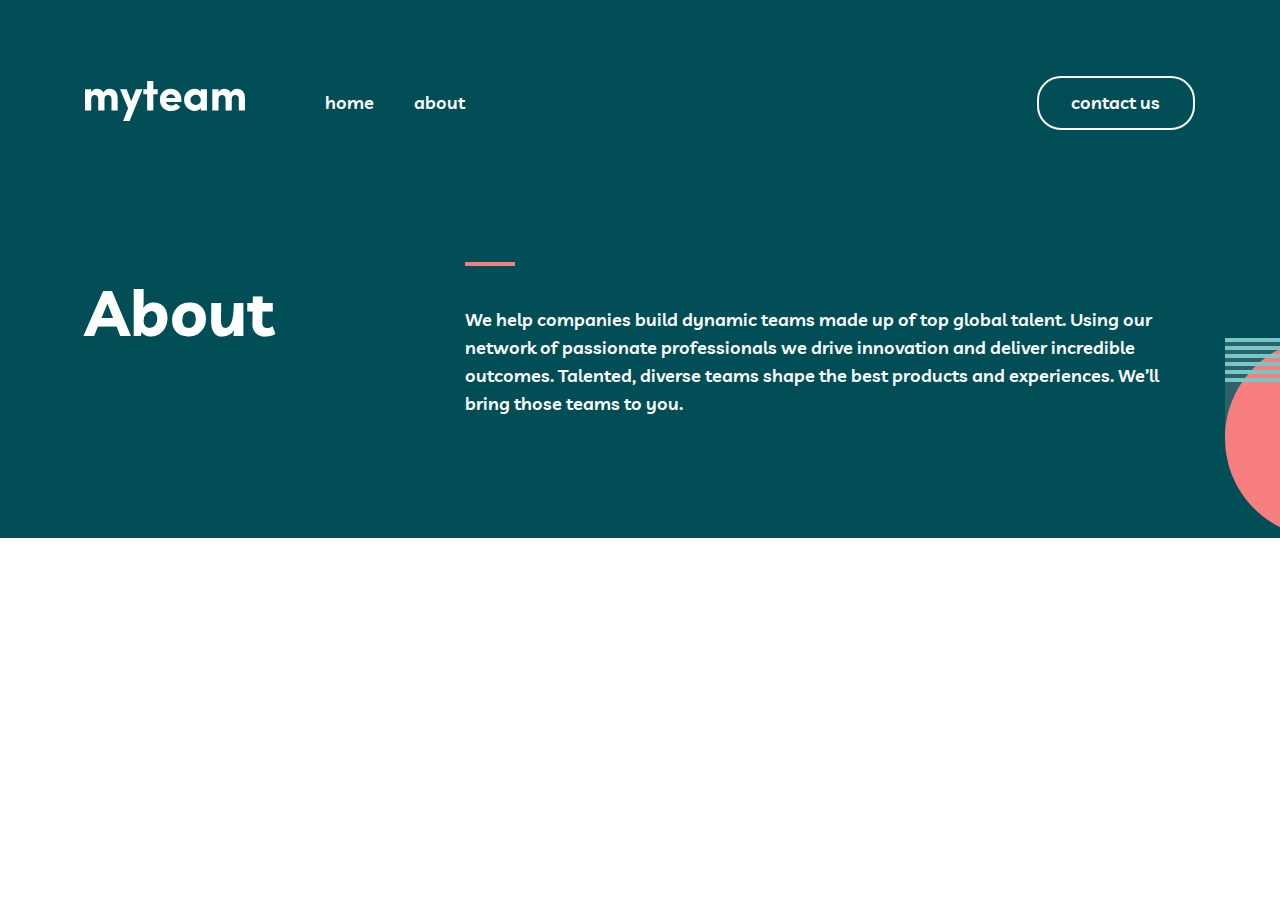
==== about.html @ 19b1a360 "about page hero section finished" ====
<!DOCTYPE html>
<html lang="en">
<head>
  <meta charset="UTF-8">
  <meta http-equiv="X-UA-Compatible" content="IE=edge">
  <meta name="viewport" content="width=device-width, initial-scale=1.0">
  <title>About</title>
  <link rel="stylesheet" href="./css/normalize.css">
  <link rel="stylesheet" href="./css/main.css">
  <link rel="stylesheet" href="./css/about.css">
</head>
<body>
    <!-- Header start -->
    <header class="site-header">
      <div class="container">
          <div class="site-header__wrapper">
              <div class="site-header__start">
                  <a class="site-header__logo" href="./index.html">
                      <svg width="160" height="40" viewBox="0 0 160 40" fill="currentColor" xmlns="http://www.w3.org/2000/svg">
                          <path id="myteam" fill-rule="evenodd" clip-rule="evenodd" d="M68.3174 29.5312V13.2143H72.6997V8.19196H68.3174V0H62.1474V8.19196H58.3538V13.2143H62.1474V29.5312H68.3174ZM6.21366 18.2366V29.5312H0V8.19196H6.21366V11.2946C6.72238 10.1935 7.44913 9.32292 8.3939 8.68304C9.41134 8.07292 10.5015 7.76786 11.6642 7.76786C14.9637 7.76786 17.1948 9.01786 18.3576 11.5179C19.8837 8.9881 21.9549 7.72321 24.5712 7.72321C27.1875 7.72321 29.186 8.56399 30.5669 10.2455C31.9477 11.9271 32.6381 14.3155 32.6381 17.4107V29.5312H26.4898V18.1473C26.4898 16.8378 26.1773 15.8036 25.5523 15.0446C24.8983 14.2857 24.0407 13.9062 22.9797 13.9062C21.9186 13.9062 21.0683 14.2634 20.4288 14.9777C19.7892 15.692 19.4695 16.7783 19.4695 18.2366V29.5312H13.2558V18.0134C13.1977 16.7336 12.8561 15.7292 12.2311 15C11.5916 14.2708 10.7631 13.9062 9.74564 13.9062C8.7282 13.9062 7.88517 14.256 7.21657 14.9554C6.54797 15.6548 6.21366 16.7485 6.21366 18.2366ZM57.4981 8.19196L44.6347 40H38.0722L43.0868 27.3438L35.0417 8.19196H41.6478L46.2481 20.2902L50.892 8.19196H57.4981ZM95.2923 25.6473C93.3591 28.5491 90.1833 29.9926 85.7646 29.9777C82.6978 29.9777 80.1106 28.9435 78.003 26.875C75.9245 24.7768 74.8853 22.0833 74.8853 18.7946C74.8853 15.506 75.9245 12.8348 78.003 10.7812C80.0815 8.72768 82.6542 7.70833 85.721 7.72321C88.7879 7.72321 91.3388 8.76488 93.3737 10.8482C95.4085 12.9315 96.4333 15.6399 96.4478 18.9732C96.4478 19.003 96.4187 19.6577 96.3606 20.9375H81.0771C81.1934 22.0685 81.7603 22.9464 82.7777 23.5714C83.7952 24.1964 84.9434 24.5089 86.2225 24.5089C88.2138 24.5089 89.7327 23.8393 90.7792 22.5L95.2923 25.6473ZM90.1905 16.9643H81.1644C81.3969 15.8036 81.9783 14.8958 82.9085 14.2411C83.8097 13.5863 84.7835 13.2738 85.83 13.3036C86.8766 13.3333 87.8286 13.6607 88.6862 14.2857C89.5437 14.9107 90.0452 15.8036 90.1905 16.9643ZM113.088 29.2188C111.911 29.7247 110.785 29.9628 109.709 29.933C106.846 29.933 104.36 28.9062 102.253 26.8527C100.145 24.7991 99.0912 22.128 99.0912 18.8393C99.0912 15.5506 100.181 12.8795 102.362 10.8259C104.542 8.77232 106.991 7.7381 109.709 7.72321C110.814 7.72321 111.947 7.96875 113.11 8.45982C114.273 8.95089 115.167 9.6503 115.792 10.558V8.19196H121.94V29.5312H115.792V27.0982C115.167 28.006 114.266 28.7128 113.088 29.2188ZM110.712 23.9062C109.302 23.9062 108.088 23.4301 107.071 22.4777C106.024 21.5253 105.501 20.3199 105.501 18.8616C105.501 17.4182 106.024 16.2054 107.071 15.2232C108.205 14.256 109.447 13.7723 110.799 13.7723C112.151 13.7723 113.321 14.2485 114.309 15.2009C115.298 16.1533 115.792 17.3735 115.792 18.8616C115.792 20.3497 115.298 21.5625 114.309 22.5C113.321 23.4375 112.122 23.9062 110.712 23.9062ZM133.522 18.2366V29.5312H127.309V8.19196H133.522V11.2946C134.031 10.1935 134.758 9.32292 135.703 8.68304C136.72 8.07292 137.81 7.76786 138.973 7.76786C142.272 7.76786 144.504 9.01786 145.666 11.5179C147.193 8.9881 149.264 7.72321 151.88 7.72321C154.496 7.72321 156.495 8.56399 157.876 10.2455C159.256 11.9271 159.947 14.3155 159.947 17.4107V29.5312H153.799V18.1473C153.799 16.8378 153.486 15.8036 152.861 15.0446C152.207 14.2857 151.35 13.9062 150.288 13.9062C149.227 13.9062 148.377 14.2634 147.738 14.9777C147.098 15.692 146.778 16.7783 146.778 18.2366V29.5312H140.565V18.0134C140.506 16.7336 140.165 15.7292 139.54 15C138.9 14.2708 138.072 13.9062 137.054 13.9062C136.037 13.9062 135.194 14.256 134.525 14.9554C133.857 15.6548 133.522 16.7485 133.522 18.2366Z" fill="currentColor"/>
                      </svg>                            
                  </a>
                  
                  <nav class="site-nav">
                      <ul class="site-nav__list">
                          <li class="site-nav__item">
                              <a class="site-nav__link" href="./index.html">home</a>
                          </li>
                          <li class="site-nav__item">
                              <a class="site-nav__link" href="./about.html">about</a>
                          </li>
                      </ul>
                  </nav>
              </div>
              
              <a class="site-header__btn" href="#" role="button">
                  contact us
              </a>
          </div>
      </div>
  </header>
  <!-- site main start -->
  <!-- Header end -->
  <!-- hero-about-section start -->
  <section class="hero-about-section">
    <div class="container">
      <div class="hero-about-section-wrapper">
        <h2 class="hero-about-section-title">
          About
        </h2>
        <p class="hero-about-section-subtitle">
          We help companies build dynamic teams made up of top global talent. Using our network of passionate professionals we drive innovation and deliver incredible outcomes. Talented, diverse teams shape the best products and experiences. We’ll bring those teams to you.
        </p>
      </div>
    </div>
  </section>
  <!-- hero-about-section end -->
  <!-- site main end -->

</body>
</html>
---- css/main.css ----
/* FONTS */
/* livvic-regular - latin */
@font-face {
  font-family: "Livvic";
  font-style: normal;
  font-weight: 400;
  src: local(""), url("../fonts/livvic-v13-latin-regular.woff2") format("woff2"),
    /* Chrome 26+, Opera 23+, Firefox 39+ */
      url("../fonts/livvic-v13-latin-regular.woff") format("woff"); /* Chrome 6+, Firefox 3.6+, IE 9+, Safari 5.1+ */
}
/* livvic-500italic - latin */
@font-face {
  font-family: "Livvic";
  font-style: italic;
  font-weight: 500;
  src: local(""),
    url("../fonts/livvic-v13-latin-500italic.woff2") format("woff2"),
    /* Chrome 26+, Opera 23+, Firefox 39+ */
      url("../fonts/livvic-v13-latin-500italic.woff") format("woff"); /* Chrome 6+, Firefox 3.6+, IE 9+, Safari 5.1+ */
}
/* livvic-600 - latin */
@font-face {
  font-family: "Livvic";
  font-style: normal;
  font-weight: 600;
  src: local(""), url("../fonts/livvic-v13-latin-600.woff2") format("woff2"),
    /* Chrome 26+, Opera 23+, Firefox 39+ */
      url("../fonts/livvic-v13-latin-600.woff") format("woff"); /* Chrome 6+, Firefox 3.6+, IE 9+, Safari 5.1+ */
}
/* livvic-700 - latin */
@font-face {
  font-family: "Livvic";
  font-style: normal;
  font-weight: 700;
  src: local(""), url("../fonts/livvic-v13-latin-700.woff2") format("woff2"),
    /* Chrome 26+, Opera 23+, Firefox 39+ */
      url("../fonts/livvic-v13-latin-700.woff") format("woff"); /* Chrome 6+, Firefox 3.6+, IE 9+, Safari 5.1+ */
}
/* livvic-700italic - latin */
@font-face {
  font-family: "Livvic";
  font-style: italic;
  font-weight: 700;
  src: local(""),
    url("../fonts/livvic-v13-latin-700italic.woff2") format("woff2"),
    /* Chrome 26+, Opera 23+, Firefox 39+ */
      url("../fonts/livvic-v13-latin-700italic.woff") format("woff"); /* Chrome 6+, Firefox 3.6+, IE 9+, Safari 5.1+ */
}

/* ROOT */
:root {
  --hero-bg-color: #014e56;
  --build-bg-color: #012f34;
  --deliver-bg-color: #004047;
  --article-bg-color: #f67e7e;
  --footer-bg-color: #002529;
  --main-text-color: #fff;
  --deliver-text-color: #79c8c7;
}

html {
  box-sizing: border-box;
  height: 100%;
  scroll-behavior: smooth;
}

*,
*::before,
*::after {
  box-sizing: inherit;
}

body {
  display: flex;
  flex-direction: column;
  height: 100%;
  margin: 0;
  font-family: "Livvic", "Arial", sans-serif;
  font-weight: 600;
  background-color: #fff;
}

img {
  max-width: 100%;
  height: auto;
}

.visually-hidden {
  position: absolute;
  width: 1px;
  height: 1px;
  margin: -1px;
  border: 0;
  padding: 0;

  white-space: nowrap;
  clip-path: inset(100%);
  clip: rect(0 0 0 0);
  overflow: hidden;
}

.container {
  width: 100%;
  max-width: 1150px;
  margin-right: auto;
  margin-left: auto;
  padding-right: 20px;
  padding-left: 20px;
}

ul {
  padding-left: 0;
  list-style: none;
}

a {
  text-decoration: none;
}

/****************** Header styles start *****************/
.site-header {
  padding-top: 73px;
  padding-bottom: 129px;
  background-color: var(--hero-bg-color);
}

.site-header__wrapper {
  display: flex;
  justify-content: space-between;
  align-items: center;
}

.site-header__start {
  display: flex;
  justify-content: space-between;
  align-items: center;
  width: 380px;
}

.site-header__logo {
  color: var(--main-text-color);
}

.site-nav__list {
  display: flex;
}

.site-nav__item:first-child {
  margin-right: 40px;
}

.site-nav__link {
  font-size: 18px;
  line-height: 28px;
  color: var(--main-text-color);
}

.site-nav__link:active {
  color: var(--article-bg-color);
}

.site-header__btn {
  padding-top: 11px;
  padding-right: 33px;
  padding-bottom: 11px;
  padding-left: 32px;
  border: 2px solid var(--main-text-color);
  border-radius: 24px;
  font-size: 18px;
  line-height: 28px;
  color: var(--main-text-color);
}

.site-header__btn:active {
  background-color: var(--main-text-color);
  color: var(--footer-bg-color);
}
/****************** Header styles end *****************/

/****************** Main styles start *****************/

/* Hero section styles start */
.hero-section {
  padding-bottom: 250px;
  background-image: url("../images/icons/disk-left.svg"),
    url("../images/icons/disk-bottom.svg");
  background-repeat: no-repeat;
  background-position: calc(50% - 770px) top,
    calc(50% + 400px) calc(50% + 230px);
  background-color: var(--hero-bg-color);
}

.hero-section__wrapper {
  display: flex;
  justify-content: space-between;
  align-items: flex-end;
}

.hero-section__title {
  width: 600px;
  margin: 0;
  font-weight: 700;
  font-size: 100px;
  line-height: 100px;
  color: var(--main-text-color);
}

.hero-section__title-talent {
  color: var(--article-bg-color);
}

.hero-section__desc {
  width: 445px;
  margin: 0;
  font-size: 18px;
  line-height: 28px;
  color: var(--main-text-color);
}

.hero-section__desc::before {
  display: block;
  width: 50px;
  margin-bottom: 79px;
  height: 4px;
  background-color: var(--deliver-text-color);
  content: "";
}
/* Hero section styles end */

/* Build section styles start */
.build-section {
  padding-top: 140px;
  padding-bottom: 140px;
  background-image: url("../images/icons/right-circle.svg");
  background-repeat: no-repeat;
  background-position: calc(50% + 760px) bottom;
  background-color: var(--build-bg-color);
}

.build-section__wrapper {
  display: flex;
  justify-content: space-between;
  align-items: flex-start;
}

.build-section__title {
  width: 455px;
  margin: 0;
  font-weight: 700;
  font-size: 48px;
  line-height: 48px;
  color: var(--main-text-color);
}

.build-section__title::before {
  display: block;
  width: 50px;
  height: 4px;
  margin-bottom: 54px;
  background-color: var(--article-bg-color);
  content: "";
}

.build-section__list {
  width: 540px;
  margin-top: 54px;
}

.build-section__item {
  position: relative;
  margin-bottom: 32px;
  padding-left: 95px;
}

.build-section__item:last-child {
  margin-bottom: 0;
}

.build-section__item::before {
  position: absolute;
  top: 10px;
  left: 0;
  display: inline-block;
  width: 72px;
  height: 72px;
  padding-right: 72px;
  margin-right: 23px;
  background-image: url("../images/icons/user.svg");
  background-repeat: no-repeat;
  background-position: left center;
  content: "";
}

.build-section__item:nth-child(2)::before {
  background-image: url("../images/icons/settings.svg");
}

.build-section__item:nth-child(3)::before {
  background-image: url("../images/icons/grafic.svg");
}

.build-section__item-title {
  margin-top: 0;
  margin-bottom: 16px;
  font-weight: 700;
  font-size: 18px;
  line-height: 28px;
  color: var(--article-bg-color);
}

.build-section__item-desc {
  margin: 0;
  font-size: 15px;
  line-height: 25px;
  color: var(--main-text-color);
  opacity: 0.8;
}
/* Build section styles end */

/* Deliver section styles start */
.deliver-section {
  padding-top: 140px;
  padding-bottom: 151px;
  background-image: url("../images/deliver-right-bg.png"),
    url("../images/icons/rigth-bottom-bg.svg");
  background-position: calc(50% - 685px) calc(50% - 333px),
    calc(50% + 660px) calc(50% + 382px);
  background-repeat: no-repeat;
  background-color: #004047;
}

.deliver-section__title {
  width: 932px;
  margin: 0 auto;
  margin-bottom: 56px;
  font-weight: 700;
  font-size: 48px;
  line-height: 48px;
  text-align: center;
  color: var(--main-text-color);
}

.deliver-section__title-span {
  color: var(--deliver-text-color);
}

.deliver-section__list {
  display: flex;
  justify-content: space-between;
}
.deliver-section__item {
  width: 350px;
  padding-top: 36px;
  background-image: url("../images/icons/quotu.svg");
  background-repeat: no-repeat;
  background-position: top center;
  text-align: center;
}

.deliver-section__desc {
  margin-top: 0;
  margin-bottom: 24px;
  font-size: 15px;
  line-height: 25px;
  color: var(--main-text-color);
}

.deliver-section__user-name {
  margin-top: 0;
  margin-bottom: 2px;
  font-weight: 700;
  font-size: 18px;
  line-height: 28px;
  color: var(--deliver-text-color);
}

.deliver-section__job-title {
  margin-top: 0;
  margin-bottom: 32px;
  font-size: 13px;
  line-height: 18px;
  color: var(--main-text-color);
}
/* Deliver section styles end */

/****************** Main styles end *****************/

/* *********** site article start ******** */
.site-article {
  padding-top: 76px;
  padding-bottom: 76px;
  background-color: var(--article-bg-color);
  background-image: url(../images/icons/left-bottom-bg.svg);
  background-repeat: no-repeat;
  background-position: calc(50% - 650px) calc(50% + 115px);
}
.site-article-wrapper {
  display: flex;
  align-items: center;
  justify-content: space-between;
  padding-left: 63px;
  padding-right: 126px;
}
.site-article-title {
  font-weight: 700;
  font-size: 48px;
  line-height: 38px;
  color: var(--build-bg-color);
}
.site-article-subtitle {
  font-family: "Livvic";
  font-style: normal;
  font-weight: 600;
  font-size: 18px;
  line-height: 28px;
  color: var(--build-bg-color);
  border: 2px solid var(--build-bg-color);
  border-radius: 24px;
  padding: 11px 33px;
}

.site-article-subtitle:hover {
  color: var(--main-text-color);
  background-color: var(--build-bg-color);
  transition: all 0.5s cubic-bezier(0.175, 0.885, 0.32, 1.275);
}

/* *********** site article end ******** */

/* ********** site footer start ************ */

.site-footer {
  padding-top: 48px;
  padding-bottom: 48px;
  background-color: var(--footer-bg-color);
}
.site-footer-wrapper {
  display: flex;
  justify-content: space-between;
  align-items: flex-start;
}
.site-footer-start {
  display: flex;
  /* align-items: center; */
}

.site-footer-start-box {
  margin-right: 125px;
}
.site-footer-logo-link {
  color: var(--main-text-color);
}
.site-footer-list {
  display: flex;
  margin: 0;
  height: 35px;
  align-items: flex-end;
}
.site-footer-item:first-child {
  margin-right: 40px;
}
.site-footer-item-link {
  font-weight: 600;
  font-size: 18px;
  line-height: 28px;
  color: var(--main-text-color);
  transition: color 0.2s cubic-bezier(0.25, 0.46, 0.45, 0.94);
}

.site-footer-item-link:active {
  color: #f67e7e;
}
.site-footer-address-list {
  display: flex;
  flex-direction: column;
  margin: 0;
  gap: 10px;
}

.site-footer-addres-item-link {
  font-family: "Livvic";
  font-style: normal;
  font-weight: 600;
  font-size: 15px;
  line-height: 25px;
  color: #ffffff;
  mix-blend-mode: normal;
  opacity: 0.6;
}
.site-footer-end {
  display: flex;
  flex-direction: column;
  align-items: flex-end;
}
.site-footer-social-list {
  display: flex;
  align-items: flex-start;
  margin: 0;
  height: 100px;
}
.site-footer-social-item:not(:first-child) {
  margin-left: 16px;
}
.site-footer-social {
  color: var(--main-text-color);
}

.site-footer-social:active{
    color: var(--article-bg-color);
}
.site-header-addres-title {
  margin: 0;
  font-family: "Livvic";
  font-style: normal;
  font-weight: 600;
  font-size: 15px;
  line-height: 25px;
  color: #ffffff;
  mix-blend-mode: normal;
  opacity: 0.6;
}
/* ********** site footer end ************ */
---- css/about.css ----
:root {
  --hero-bg-color: #014e56;
  --build-bg-color: #012f34;
  --deliver-bg-color: #004047;
  --article-bg-color: #f67e7e;
  --footer-bg-color: #002529;
  --main-text-color: #fff;
  --deliver-text-color: #79c8c7;
}
.hero-about-section {
  padding-bottom: 120px;
  background-color: var(--hero-bg-color);
  background-image: url(../images/icons/hero-about-right.svg);
  background-repeat: no-repeat;
  background-position: calc(50% + 685px) bottom;
}

.hero-about-section-wrapper {
  display: flex;
  align-items: flex-start;
  justify-content: space-between;
}
.hero-about-section-title {
  font-weight: 700;
  font-size: 64px;
  line-height: 100px;
  color: var(--main-text-color);
  margin-top: 0;
  margin-bottom: 0;
}
.hero-about-section-subtitle {
  width: 730px;
  font-size: 18px;
  line-height: 28px;
  color: var(--main-text-color);
  margin: 0;
}

.hero-about-section-subtitle::before{
  display: block;
  width: 50px;
  margin-bottom: 40px;
  height: 4px;
  background-color: var(--article-bg-color);
  content: "";
}
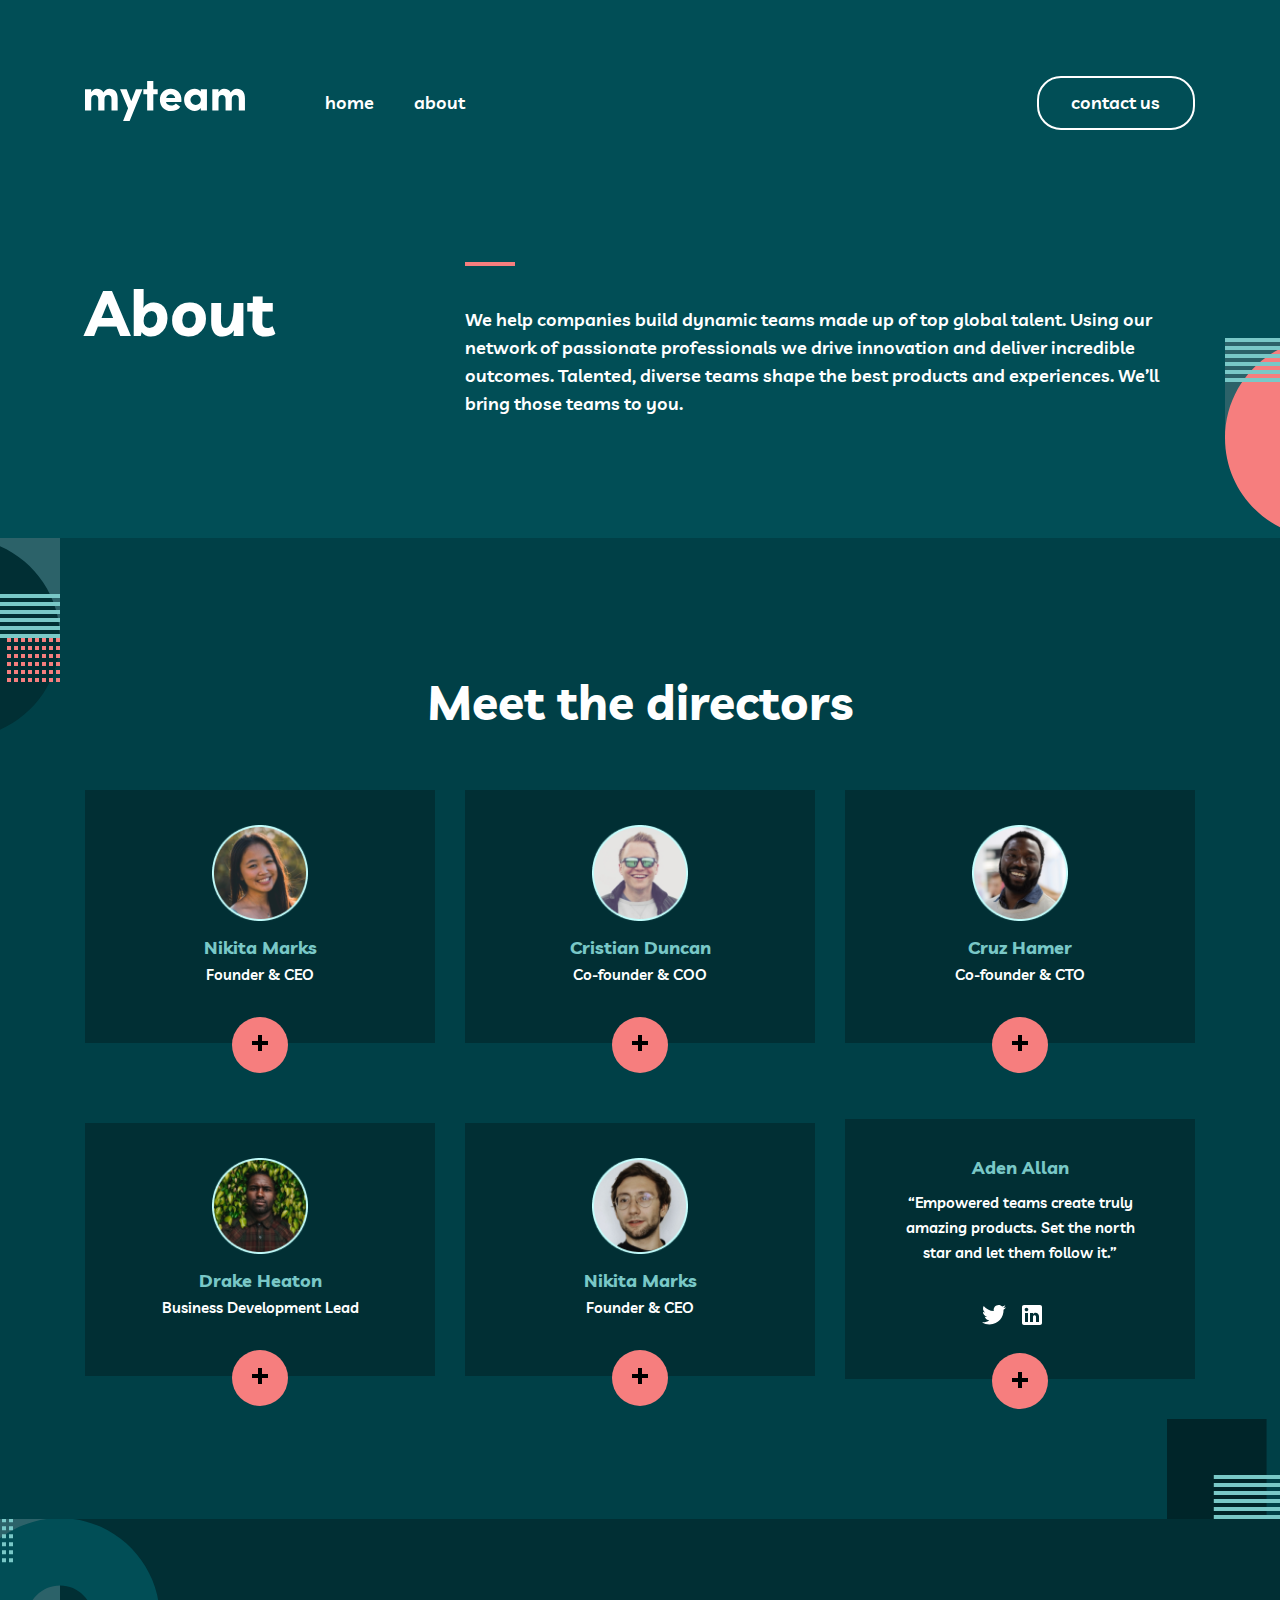
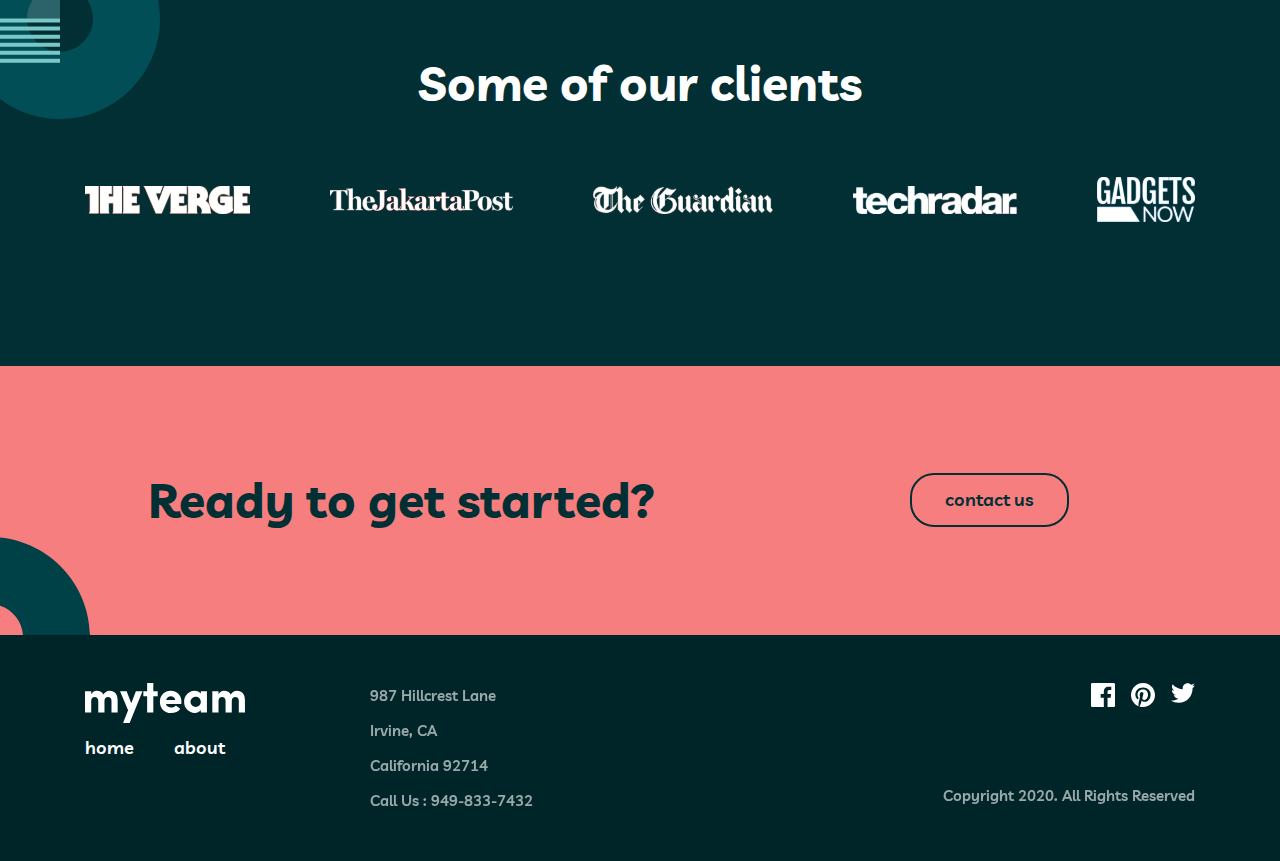
==== commit 8ccbc78a: "about page finished" ====
--- a/about.html
+++ b/about.html
@@ -55,7 +55,244 @@
     </div>
   </section>
   <!-- hero-about-section end -->
+  <!-- directors-about-section start -->
+  <section class="directors-about-section">
+    <div class="container">
+      <h2 class="directors-about-section-title">
+        Meet the directors
+      </h2>
+      <div class="directors-about-section-wrapper">
+        <div class="directors-about-section-box">
+          <img class="directors-about-user-img" 
+          src="./images/icons/user-nikita.png" width="96" height="96" alt="user-nikita">
+          <h3 class="directors-about-section-subtitle">
+            Nikita Marks
+          </h3>
+          <p class="directors-about-section-disc">
+            Founder & CEO
+          </p>
+          <button class="directors-about-section-btn">
+            <svg width="16" height="16" viewBox="0 0 16 16" fill="none" xmlns="http://www.w3.org/2000/svg">
+              <path fill-rule="evenodd" clip-rule="evenodd" d="M10 0H6V6H0V10H6V16H10V10H16V6H10V0Z" fill="currentColor"/>
+              </svg>              
+          </button>
+        </div>
+
+        <div class="directors-about-section-box">
+          <img class="directors-about-user-img" 
+          src="./images/icons/user-cristian.png" width="96" height="96" alt="user-cristian">
+          <h3 class="directors-about-section-subtitle">
+            Cristian Duncan
+          </h3>
+          <p class="directors-about-section-disc">
+            Co-founder & COO
+          </p>
+          <button class="directors-about-section-btn">
+            <svg width="16" height="16" viewBox="0 0 16 16" fill="none" xmlns="http://www.w3.org/2000/svg">
+              <path fill-rule="evenodd" clip-rule="evenodd" d="M10 0H6V6H0V10H6V16H10V10H16V6H10V0Z" fill="currentColor"/>
+              </svg>              
+          </button>
+        </div>
+
+
+        <div class="directors-about-section-box">
+          <img class="directors-about-user-img" 
+          src="./images/icons/user-cruz.png" width="96" height="96" alt="user-cruz">
+          <h3 class="directors-about-section-subtitle">
+            Cruz Hamer
+          </h3>
+          <p class="directors-about-section-disc">
+            Co-founder & CTO
+          </p>
+          <button class="directors-about-section-btn">
+            <svg width="16" height="16" viewBox="0 0 16 16" fill="none" xmlns="http://www.w3.org/2000/svg">
+              <path fill-rule="evenodd" clip-rule="evenodd" d="M10 0H6V6H0V10H6V16H10V10H16V6H10V0Z" fill="currentColor"/>
+              </svg>              
+          </button>
+        </div>
+
+
+        <div class="directors-about-section-box">
+          <img class="directors-about-user-img" 
+          src="./images/icons/user-drake.png" 
+          width="96" height="96" alt="user-drake">
+          <h3 class="directors-about-section-subtitle">
+            Drake Heaton
+          </h3>
+          <p class="directors-about-section-disc">
+            Business Development Lead
+          </p>
+          <button class="directors-about-section-btn">
+            <svg width="16" height="16" viewBox="0 0 16 16" fill="none" xmlns="http://www.w3.org/2000/svg">
+              <path fill-rule="evenodd" clip-rule="evenodd" d="M10 0H6V6H0V10H6V16H10V10H16V6H10V0Z" fill="currentColor"/>
+              </svg>              
+          </button>
+        </div>
+
+
+        <div class="directors-about-section-box">
+          <img class="directors-about-user-img" 
+          src="./images/icons/user-griffin.png" width="96" height="96" alt="user-griffin">
+          <h3 class="directors-about-section-subtitle">
+            Nikita Marks
+          </h3>
+          <p class="directors-about-section-disc">
+            Founder & CEO
+          </p>
+          <button class="directors-about-section-btn">
+            <svg width="16" height="16" viewBox="0 0 16 16" fill="currentColor" xmlns="http://www.w3.org/2000/svg">
+              <path fill-rule="evenodd" clip-rule="evenodd" d="M10 0H6V6H0V10H6V16H10V10H16V6H10V0Z" fill="currentColor"/>
+              </svg>              
+          </button>
+        </div>
+
+        <div class="directors-about-section-box">
+          <h3 class="directors-about-section-subtitle-list-title">
+            Aden Allan
+          </h3>
+          <p class="directors-about-section-disc-list-title">
+            “Empowered teams create truly amazing products. Set the north star and let them follow it.”
+          </p>
+
+          <ul class="directors-about-section-list">
+            <li class="directors-about-section-item">
+              <a class="directors-about-section-item-link" href="https://twitter.com/">
+                <svg width="24" height="20" viewBox="0 0 24 20" fill="currentColor" xmlns="http://www.w3.org/2000/svg">
+                  <path d="M24 2.309C23.117 2.701 22.168 2.965 21.172 3.084C22.189 2.475 22.97 1.51 23.337 0.36C22.386 0.924 21.332 1.334 20.21 1.555C19.313 0.598 18.032 0 16.616 0C13.437 0 11.101 2.966 11.819 6.045C7.728 5.84 4.1 3.88 1.671 0.901C0.381 3.114 1.002 6.009 3.194 7.475C2.388 7.449 1.628 7.228 0.965 6.859C0.911 9.14 2.546 11.274 4.914 11.749C4.221 11.937 3.462 11.981 2.69 11.833C3.316 13.789 5.134 15.212 7.29 15.252C5.22 16.875 2.612 17.6 0 17.292C2.179 18.689 4.768 19.504 7.548 19.504C16.69 19.504 21.855 11.783 21.543 4.858C22.505 4.163 23.34 3.296 24 2.309Z" fill="currentColor"/>
+                  </svg>                  
+              </a>
+            </li>
+
+            <li class="directors-about-section-item">
+              <a class="directors-about-section-item-link" href="https://www.linkedin.com/">
+                <svg width="20" height="20" viewBox="0 0 20 20" fill="currentColor" xmlns="http://www.w3.org/2000/svg">
+                  <path fill-rule="evenodd" clip-rule="evenodd" d="M2 0H18C19.1 0 20 0.9 20 2V18C20 19.1 19.1 20 18 20H2C0.9 20 0 19.1 0 18V2C0 0.9 0.9 0 2 0ZM6 17V8H3V17H6ZM4.5 6.3C3.5 6.3 2.7 5.5 2.7 4.5C2.7 3.5 3.5 2.7 4.5 2.7C5.5 2.7 6.3 3.5 6.3 4.5C6.3 5.5 5.5 6.3 4.5 6.3ZM14 17H17V11.3C17 9.4 15.4 7.8 13.5 7.8C12.6 7.8 11.5 8.4 11 9.2V8H8V17H11V11.7C11 10.9 11.7 10.2 12.5 10.2C13.3 10.2 14 10.9 14 11.7V17Z" fill="currentColor"/>
+                  </svg>                               
+              </a>
+            </li>
+          </ul>
+          <button class="directors-about-section-btn">
+            <svg width="16" height="16" viewBox="0 0 16 16" fill="none" xmlns="http://www.w3.org/2000/svg">
+              <path fill-rule="evenodd" clip-rule="evenodd" d="M10 0H6V6H0V10H6V16H10V10H16V6H10V0Z" fill="currentColor"/>
+              </svg>              
+          </button>
+        </div>
+      </div>
+    </div>
+  </section>
+  <!-- directors-about-section end -->
+  
+  <!-- client section start -->
+  <section class="clients-about-section">
+    <div class="container">
+      <div class="clients-about-section-wrapper">
+        <h2 class="clients-about-section-title">
+          Some of our clients
+        </h2>
+        <ul class="clients-about-section-list">
+          <li class="clients-about-section-item">
+            <img class="company-logos" src="./images/icons/logo-verge.svg" alt="logo verge" width="165" height="28">
+          </li>
+          <li class="clients-about-section-item">
+            <img class="company-logos" src="./images/icons/logo-jakarta.svg" alt="logo jakarta" width="184" height="23">
+          </li>
+          <li class="clients-about-section-item">
+            <img class="company-logos" src="./images/icons/logo-guardian.svg" alt="logo-guardian" width="180" height="28">
+          </li>
+          <li class="clients-about-section-item">
+            <img class="company-logos" src="./images/icons/logo-techradar.svg" alt="logo-techradar" width="165" height="28">
+          </li>
+          <li class="clients-about-section-item">
+            <img class="company-logos" src="./images/icons/logo-gadgets.svg" alt="logo-gadgets" width="98" height="45">
+          </li>
+        </ul>
+      </div>
+    </div>
+  </section>
+  <!-- client section end -->
   <!-- site main end -->
+
+    <!-- site article start -->
+    <article class="site-article">
+      <div class="container">
+          <div class="site-article-wrapper">
+              <h2 class="site-article-title">
+                  Ready to get started?
+              </h2>
+              <a class="site-article-subtitle" href="#">
+                  contact us
+              </a>
+          </div>
+      </div>
+  </article>
+  <!-- site article end -->
+  
+  <!-- site footer start -->
+  <footer class="site-footer">
+      <div class="container">
+          <div class="site-footer-wrapper">
+              <div class="site-footer-start">
+                  <div class="site-footer-start-box">
+                  <a class="site-footer-logo-link" href="./index.html">
+                      <svg width="160" height="40" viewBox="0 0 160 40" fill="currentColor" xmlns="http://www.w3.org/2000/svg">
+                          <path id="myteam" fill-rule="evenodd" clip-rule="evenodd" d="M68.3174 29.5312V13.2143H72.6997V8.19196H68.3174V0H62.1474V8.19196H58.3538V13.2143H62.1474V29.5312H68.3174ZM6.21366 18.2366V29.5312H0V8.19196H6.21366V11.2946C6.72238 10.1935 7.44913 9.32292 8.3939 8.68304C9.41134 8.07292 10.5015 7.76786 11.6642 7.76786C14.9637 7.76786 17.1948 9.01786 18.3576 11.5179C19.8837 8.9881 21.9549 7.72321 24.5712 7.72321C27.1875 7.72321 29.186 8.56399 30.5669 10.2455C31.9477 11.9271 32.6381 14.3155 32.6381 17.4107V29.5312H26.4898V18.1473C26.4898 16.8378 26.1773 15.8036 25.5523 15.0446C24.8983 14.2857 24.0407 13.9062 22.9797 13.9062C21.9186 13.9062 21.0683 14.2634 20.4288 14.9777C19.7892 15.692 19.4695 16.7783 19.4695 18.2366V29.5312H13.2558V18.0134C13.1977 16.7336 12.8561 15.7292 12.2311 15C11.5916 14.2708 10.7631 13.9062 9.74564 13.9062C8.7282 13.9062 7.88517 14.256 7.21657 14.9554C6.54797 15.6548 6.21366 16.7485 6.21366 18.2366ZM57.4981 8.19196L44.6347 40H38.0722L43.0868 27.3438L35.0417 8.19196H41.6478L46.2481 20.2902L50.892 8.19196H57.4981ZM95.2923 25.6473C93.3591 28.5491 90.1833 29.9926 85.7646 29.9777C82.6978 29.9777 80.1106 28.9435 78.003 26.875C75.9245 24.7768 74.8853 22.0833 74.8853 18.7946C74.8853 15.506 75.9245 12.8348 78.003 10.7812C80.0815 8.72768 82.6542 7.70833 85.721 7.72321C88.7879 7.72321 91.3388 8.76488 93.3737 10.8482C95.4085 12.9315 96.4333 15.6399 96.4478 18.9732C96.4478 19.003 96.4187 19.6577 96.3606 20.9375H81.0771C81.1934 22.0685 81.7603 22.9464 82.7777 23.5714C83.7952 24.1964 84.9434 24.5089 86.2225 24.5089C88.2138 24.5089 89.7327 23.8393 90.7792 22.5L95.2923 25.6473ZM90.1905 16.9643H81.1644C81.3969 15.8036 81.9783 14.8958 82.9085 14.2411C83.8097 13.5863 84.7835 13.2738 85.83 13.3036C86.8766 13.3333 87.8286 13.6607 88.6862 14.2857C89.5437 14.9107 90.0452 15.8036 90.1905 16.9643ZM113.088 29.2188C111.911 29.7247 110.785 29.9628 109.709 29.933C106.846 29.933 104.36 28.9062 102.253 26.8527C100.145 24.7991 99.0912 22.128 99.0912 18.8393C99.0912 15.5506 100.181 12.8795 102.362 10.8259C104.542 8.77232 106.991 7.7381 109.709 7.72321C110.814 7.72321 111.947 7.96875 113.11 8.45982C114.273 8.95089 115.167 9.6503 115.792 10.558V8.19196H121.94V29.5312H115.792V27.0982C115.167 28.006 114.266 28.7128 113.088 29.2188ZM110.712 23.9062C109.302 23.9062 108.088 23.4301 107.071 22.4777C106.024 21.5253 105.501 20.3199 105.501 18.8616C105.501 17.4182 106.024 16.2054 107.071 15.2232C108.205 14.256 109.447 13.7723 110.799 13.7723C112.151 13.7723 113.321 14.2485 114.309 15.2009C115.298 16.1533 115.792 17.3735 115.792 18.8616C115.792 20.3497 115.298 21.5625 114.309 22.5C113.321 23.4375 112.122 23.9062 110.712 23.9062ZM133.522 18.2366V29.5312H127.309V8.19196H133.522V11.2946C134.031 10.1935 134.758 9.32292 135.703 8.68304C136.72 8.07292 137.81 7.76786 138.973 7.76786C142.272 7.76786 144.504 9.01786 145.666 11.5179C147.193 8.9881 149.264 7.72321 151.88 7.72321C154.496 7.72321 156.495 8.56399 157.876 10.2455C159.256 11.9271 159.947 14.3155 159.947 17.4107V29.5312H153.799V18.1473C153.799 16.8378 153.486 15.8036 152.861 15.0446C152.207 14.2857 151.35 13.9062 150.288 13.9062C149.227 13.9062 148.377 14.2634 147.738 14.9777C147.098 15.692 146.778 16.7783 146.778 18.2366V29.5312H140.565V18.0134C140.506 16.7336 140.165 15.7292 139.54 15C138.9 14.2708 138.072 13.9062 137.054 13.9062C136.037 13.9062 135.194 14.256 134.525 14.9554C133.857 15.6548 133.522 16.7485 133.522 18.2366Z" fill="currentColor"/>
+                      </svg>          
+                  </a>
+                  <ul class="site-footer-list">
+                      <li class="site-footer-item">
+                          <a href="./index.html" class="site-footer-item-link">home</a>
+                      </li>
+                      <li class="site-footer-item">
+                          <a href="./about.html" class="site-footer-item-link">about</a>
+                      </li>
+                  </ul>
+              </div>
+                  <ul class="site-footer-address-list">
+                      <li class="site-footer-addres-item">
+                          <a href="#" class="site-footer-addres-item-link">987  Hillcrest Lane</a>
+                      </li>
+                      <li class="site-footer-addres-item">
+                          <a href="#" class="site-footer-addres-item-link">Irvine, CA</a>
+                      </li>
+                      <li class="site-footer-addres-item">
+                          <a href="#" class="site-footer-addres-item-link">California 92714</a>
+                      </li>
+                      <li class="site-footer-addres-item">
+                          <a href="#" class="site-footer-addres-item-link">Call Us : 949-833-7432</a>   
+                      </ul>
+                  </div>
+                  <div class="site-footer-end">
+                      <ul class="site-footer-social-list">
+                          <li class="site-footer-social-item">
+                              <a href="#" class="site-footer-social">
+                                  <svg width="24" height="24" viewBox="0 0 24 24" fill="currentColor" xmlns="http://www.w3.org/2000/svg">
+                                      <path d="M22.675 0H1.325C0.593 0 0 0.593 0 1.325V22.676C0 23.407 0.593 24 1.325 24H12.82V14.706H9.692V11.084H12.82V8.413C12.82 5.313 14.713 3.625 17.479 3.625C18.804 3.625 19.942 3.724 20.274 3.768V7.008L18.356 7.009C16.852 7.009 16.561 7.724 16.561 8.772V11.085H20.148L19.681 14.707H16.561V24H22.677C23.407 24 24 23.407 24 22.675V1.325C24 0.593 23.407 0 22.675 0Z" fill="currentColor"/>
+                                      </svg>                                        
+                              </a>
+                          </li>
+                              <li class="site-footer-social-item">
+                                  <a href="#" class="site-footer-social">
+                                      <svg width="24" height="24" viewBox="0 0 24 24" fill="currentColor" xmlns="http://www.w3.org/2000/svg">
+                                          <path d="M12 0C5.373 0 0 5.372 0 12C0 17.084 3.163 21.426 7.627 23.174C7.522 22.225 7.427 20.769 7.669 19.733C7.887 18.796 9.076 13.768 9.076 13.768C9.076 13.768 8.717 13.049 8.717 11.986C8.717 10.318 9.684 9.072 10.888 9.072C11.911 9.072 12.406 9.841 12.406 10.762C12.406 11.791 11.751 13.33 11.412 14.757C11.129 15.951 12.011 16.926 13.189 16.926C15.322 16.926 16.961 14.677 16.961 11.431C16.961 8.558 14.897 6.549 11.949 6.549C8.535 6.549 6.531 9.11 6.531 11.756C6.531 12.787 6.928 13.894 7.424 14.494C7.522 14.613 7.536 14.718 7.507 14.839L7.174 16.199C7.121 16.419 7 16.466 6.772 16.36C5.273 15.662 4.336 13.471 4.336 11.711C4.336 7.926 7.086 4.449 12.265 4.449C16.428 4.449 19.663 7.416 19.663 11.38C19.663 15.516 17.056 18.844 13.436 18.844C12.22 18.844 11.077 18.213 10.686 17.466L9.938 20.319C9.667 21.362 8.936 22.669 8.446 23.465C9.57 23.812 10.763 24 12 24C18.627 24 24 18.627 24 12C24 5.372 18.627 0 12 0Z" fill="currentColor"/>
+                                          </svg>
+                                  </a>
+                              </li>
+                                  <li class="site-footer-social-item">
+                                      <a href="#" class="site-footer-social">
+                                          <svg width="24" height="20" viewBox="0 0 24 20" fill="none" xmlns="http://www.w3.org/2000/svg">
+                                              <path d="M24 2.55699C23.117 2.94899 22.168 3.21299 21.172 3.33199C22.189 2.72299 22.97 1.75799 23.337 0.607986C22.386 1.17199 21.332 1.58199 20.21 1.80299C19.313 0.845986 18.032 0.247986 16.616 0.247986C13.437 0.247986 11.101 3.21399 11.819 6.29299C7.728 6.08799 4.1 4.12799 1.671 1.14899C0.381 3.36199 1.002 6.25699 3.194 7.72299C2.388 7.69699 1.628 7.47599 0.965 7.10699C0.911 9.38799 2.546 11.522 4.914 11.997C4.221 12.185 3.462 12.229 2.69 12.081C3.316 14.037 5.134 15.46 7.29 15.5C5.22 17.123 2.612 17.848 0 17.54C2.179 18.937 4.768 19.752 7.548 19.752C16.69 19.752 21.855 12.031 21.543 5.10599C22.505 4.41099 23.34 3.54399 24 2.55699Z" fill="currentColor"/>
+                                              </svg>
+                                      </a>
+                                  </li>
+                              </ul>
+                              <p class="site-header-addres-title">
+                                  Copyright 2020. All Rights Reserved
+                              </p>
+                          </div>
+                      </div>
+                  </div>
+              </footer>
+              <!-- site footer end -->
 
 </body>
 </html>--- a/css/about.css
+++ b/css/about.css
@@ -7,6 +7,8 @@
   --main-text-color: #fff;
   --deliver-text-color: #79c8c7;
 }
+/* site main start */
+/* hero-about-section start */
 .hero-about-section {
   padding-bottom: 120px;
   background-color: var(--hero-bg-color);
@@ -36,7 +38,7 @@
   margin: 0;
 }
 
-.hero-about-section-subtitle::before{
+.hero-about-section-subtitle::before {
   display: block;
   width: 50px;
   margin-bottom: 40px;
@@ -44,3 +46,179 @@
   background-color: var(--article-bg-color);
   content: "";
 }
+/* hero-about-section start */
+
+/* directors-about-section start */
+.directors-about-section {
+  padding-top: 140px;
+  padding-bottom: 140px;
+  background-color: var(--deliver-bg-color);
+  background-image: url(../images/icons/director-about-left.svg),
+    url(../images/icons/directors-about-bg-right.svg);
+  background-repeat: no-repeat;
+  background-position: calc(50% - 680px) top, calc(50% + 600px) bottom;
+}
+
+.directors-about-section-title {
+  font-weight: 700;
+  font-size: 48px;
+  line-height: 48px;
+  text-align: center;
+  color: var(--main-text-color);
+  margin-top: 0;
+  margin-bottom: 64px;
+}
+
+.directors-about-section-wrapper {
+  display: flex;
+  align-items: center;
+  flex-wrap: wrap;
+  /* justify-content: space-between; */
+  gap: 76px 30px;
+}
+
+.directors-about-section-box {
+  position: relative;
+  width: 350px;
+  background-color: var(--build-bg-color);
+  display: flex;
+  flex-direction: column;
+  align-items: center;
+  padding-top: 35px;
+}
+
+.directors-about-user-img {
+  width: 96px;
+  height: 96px;
+  margin-bottom: 13px;
+}
+
+.directors-about-section-subtitle {
+  font-family: "Livvic";
+  font-style: normal;
+  font-weight: 700;
+  font-size: 18px;
+  line-height: 28px;
+  text-align: center;
+  color: var(--deliver-text-color);
+  margin: 0;
+}
+
+.directors-about-section-disc {
+  font-family: "Livvic";
+  font-size: 15px;
+  line-height: 25px;
+  text-align: center;
+  color: var(--main-text-color);
+  margin-top: 0;
+  margin-bottom: 56px;
+}
+
+.directors-about-section-btn {
+  width: 56px;
+  height: 56px;
+  position: absolute;
+  border-radius: 50%;
+  border: none;
+  bottom: -30px;
+  background-color: var(--article-bg-color);
+  cursor: pointer;
+  /* transition: all 0.5s linear; */
+}
+
+.directors-about-section-btn:hover {
+  background-color: var(--deliver-text-color);
+  transition: all 0.5s linear;
+}
+
+.directors-about-section-btn:active {
+  background-color: var(--article-bg-color);
+  transform: rotate(45deg);
+}
+
+.directors-about-section-subtitle-list-title {
+  font-family: "Livvic";
+  font-style: normal;
+  font-weight: 700;
+  font-size: 18px;
+  line-height: 28px;
+  text-align: center;
+  color: var(--deliver-text-color);
+  margin-top: 0;
+  margin-bottom: 8px;
+}
+
+.directors-about-section-disc-list-title {
+  width: 254px;
+  margin-bottom: 24px;
+  font-family: "Livvic";
+  font-style: normal;
+  font-weight: 600;
+  font-size: 15px;
+  line-height: 25px;
+  text-align: center;
+  color: var(--main-text-color);
+  margin-top: 0;
+}
+
+.directors-about-section-list {
+  display: flex;
+  align-items: center;
+}
+
+.directors-about-section-item {
+  margin-bottom: 35px;
+}
+
+.directors-about-section-item-link {
+  color: var(--main-text-color);
+}
+
+.directors-about-section-item-link:first-child {
+  margin-right: 16px;
+}
+/* directors-about-section end */
+
+/* clients section start */
+.clients-about-section {
+  background-color: var(--build-bg-color);
+  background-image: url(../images/icons/clients-bg.svg);
+  background-repeat: no-repeat;
+  background-position: calc(50% - 580px) calc(50% - 124px);
+  padding-top: 140px;
+  padding-bottom: 140px;
+}
+.clients-about-section-wrapper {
+  display: flex;
+  flex-direction: column;
+  align-items: center;
+  justify-content: center;
+}
+.clients-about-section-title {
+  font-family: "Livvic";
+  font-style: normal;
+  font-weight: 700;
+  font-size: 48px;
+  line-height: 48px;
+  text-align: center;
+  color: var(--main-text-color);
+  margin-top: 0;
+  margin-bottom: 70px;
+}
+.clients-about-section-list {
+  display: flex;
+  align-items: center;
+  margin: 0;
+}
+.clients-about-section-item {
+  margin-right: 80px;
+}
+
+.clients-about-section-item:last-child{
+  margin-right: 0;
+}
+.company-logos {
+}
+/* clients section end */
+
+/* site main start */
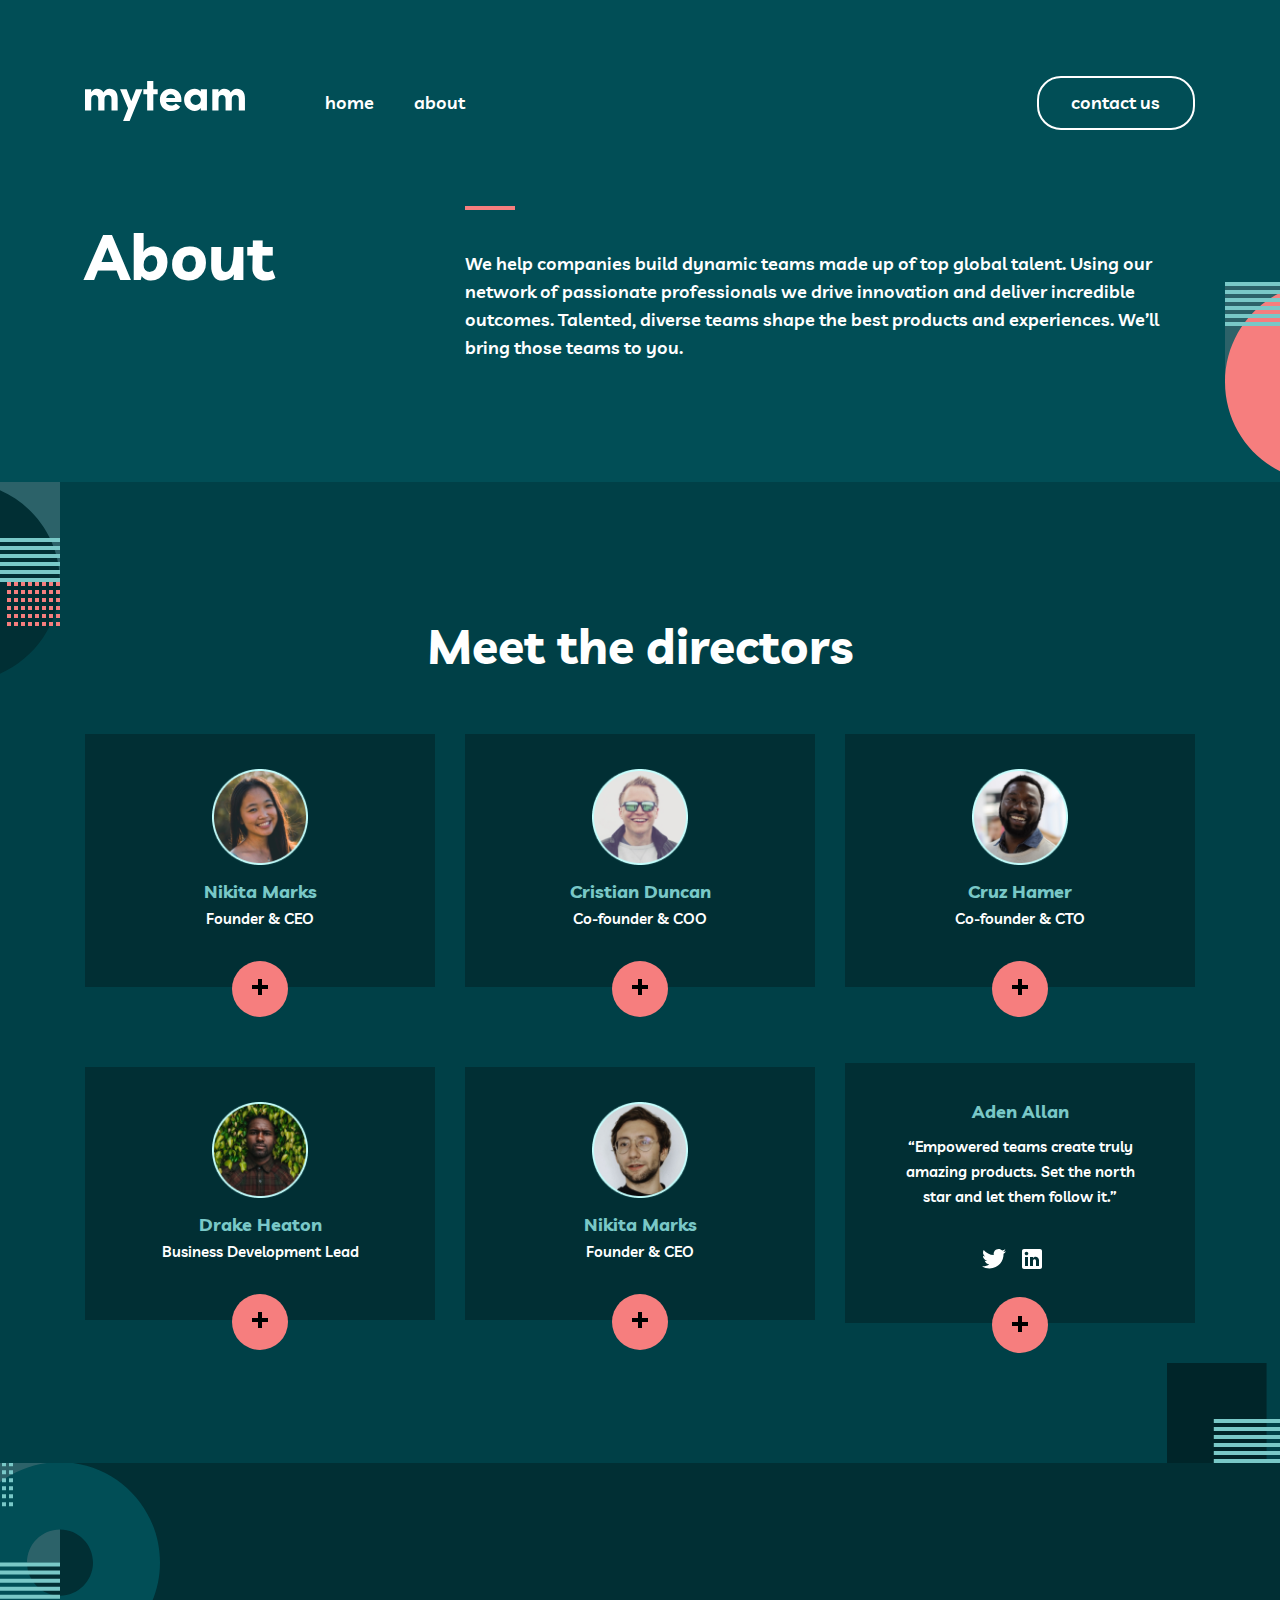
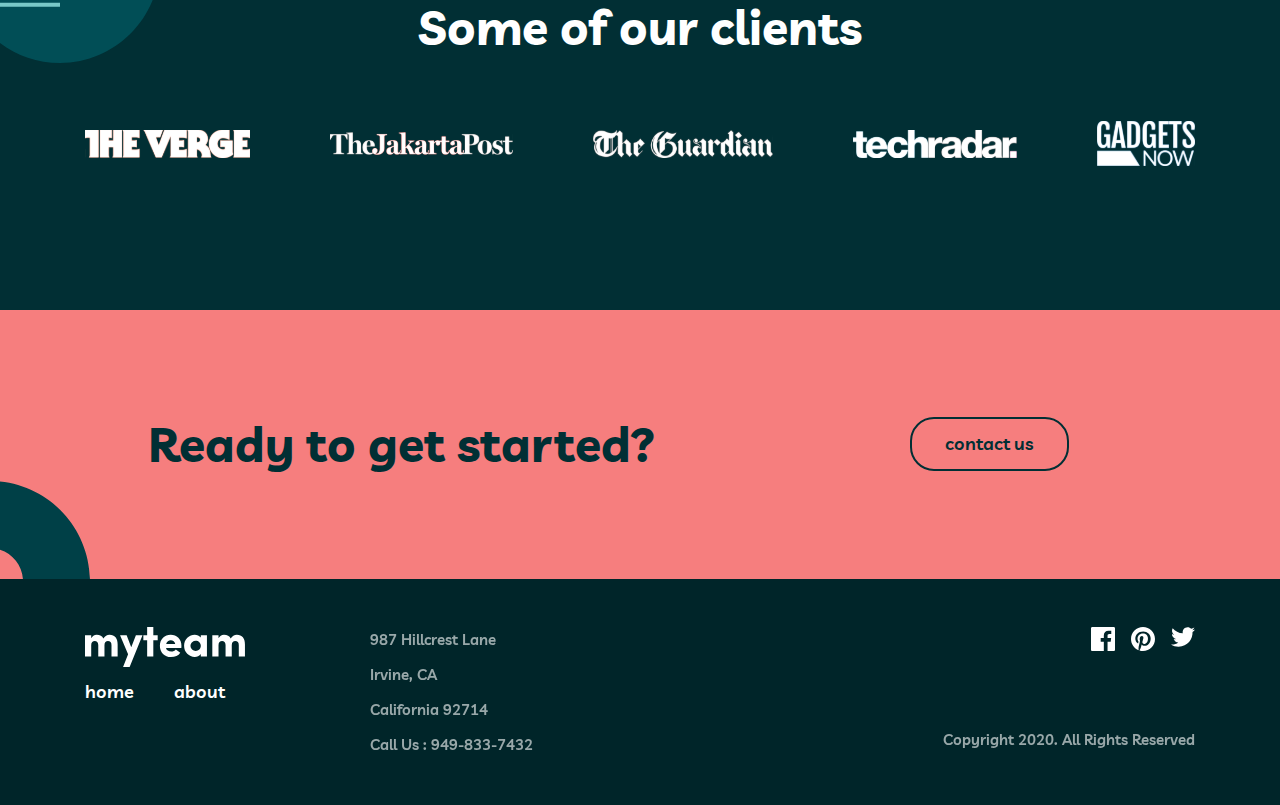
==== commit f13d9da3: "Merge pull request #2 from jamshidbekmirzakarimov/main" ====
--- a/about.html
+++ b/about.html
@@ -33,11 +33,30 @@
                   </nav>
               </div>
               
-              <a class="site-header__btn" href="#" role="button">
+              <a class="site-header__btn" href="./contact.html" role="button">
                   contact us
               </a>
+              <button class="site-header__burger" type="button"></button>
           </div>
       </div>
+
+      <div class="menu-burger">
+        <button class="close-button" type="button"></button>
+        <nav class="sitenav-mobi">
+            <ul class="sitenav__list-mobi">
+                <li class="sitenav__item">
+                    <a class="sitenav__link" href="./index.html
+                    ">home</a>
+                </li>
+                <li class="sitenav__item">
+                    <a class="sitenav__link" href="./about.html">about</a>
+                </li>
+            </ul>
+        </nav>
+        <a class="site-header__btn-burger" href="./contact.html" role="button">
+            contact us
+        </a>
+    </div>
   </header>
   <!-- site main start -->
   <!-- Header end -->
@@ -219,7 +238,7 @@
               <h2 class="site-article-title">
                   Ready to get started?
               </h2>
-              <a class="site-article-subtitle" href="#">
+              <a class="site-article-subtitle" href="./contact.html">
                   contact us
               </a>
           </div>
@@ -293,6 +312,6 @@
                   </div>
               </footer>
               <!-- site footer end -->
-
+              <script src="./js/main.js"></script>
 </body>
 </html>--- a/css/main.css
+++ b/css/main.css
@@ -5,8 +5,8 @@
   font-style: normal;
   font-weight: 400;
   src: local(""), url("../fonts/livvic-v13-latin-regular.woff2") format("woff2"),
-    /* Chrome 26+, Opera 23+, Firefox 39+ */
-      url("../fonts/livvic-v13-latin-regular.woff") format("woff"); /* Chrome 6+, Firefox 3.6+, IE 9+, Safari 5.1+ */
+  /* Chrome 26+, Opera 23+, Firefox 39+ */
+  url("../fonts/livvic-v13-latin-regular.woff") format("woff"); /* Chrome 6+, Firefox 3.6+, IE 9+, Safari 5.1+ */
 }
 /* livvic-500italic - latin */
 @font-face {
@@ -14,9 +14,9 @@
   font-style: italic;
   font-weight: 500;
   src: local(""),
-    url("../fonts/livvic-v13-latin-500italic.woff2") format("woff2"),
-    /* Chrome 26+, Opera 23+, Firefox 39+ */
-      url("../fonts/livvic-v13-latin-500italic.woff") format("woff"); /* Chrome 6+, Firefox 3.6+, IE 9+, Safari 5.1+ */
+  url("../fonts/livvic-v13-latin-500italic.woff2") format("woff2"),
+  /* Chrome 26+, Opera 23+, Firefox 39+ */
+  url("../fonts/livvic-v13-latin-500italic.woff") format("woff"); /* Chrome 6+, Firefox 3.6+, IE 9+, Safari 5.1+ */
 }
 /* livvic-600 - latin */
 @font-face {
@@ -24,8 +24,8 @@
   font-style: normal;
   font-weight: 600;
   src: local(""), url("../fonts/livvic-v13-latin-600.woff2") format("woff2"),
-    /* Chrome 26+, Opera 23+, Firefox 39+ */
-      url("../fonts/livvic-v13-latin-600.woff") format("woff"); /* Chrome 6+, Firefox 3.6+, IE 9+, Safari 5.1+ */
+  /* Chrome 26+, Opera 23+, Firefox 39+ */
+  url("../fonts/livvic-v13-latin-600.woff") format("woff"); /* Chrome 6+, Firefox 3.6+, IE 9+, Safari 5.1+ */
 }
 /* livvic-700 - latin */
 @font-face {
@@ -33,8 +33,8 @@
   font-style: normal;
   font-weight: 700;
   src: local(""), url("../fonts/livvic-v13-latin-700.woff2") format("woff2"),
-    /* Chrome 26+, Opera 23+, Firefox 39+ */
-      url("../fonts/livvic-v13-latin-700.woff") format("woff"); /* Chrome 6+, Firefox 3.6+, IE 9+, Safari 5.1+ */
+  /* Chrome 26+, Opera 23+, Firefox 39+ */
+  url("../fonts/livvic-v13-latin-700.woff") format("woff"); /* Chrome 6+, Firefox 3.6+, IE 9+, Safari 5.1+ */
 }
 /* livvic-700italic - latin */
 @font-face {
@@ -42,9 +42,9 @@
   font-style: italic;
   font-weight: 700;
   src: local(""),
-    url("../fonts/livvic-v13-latin-700italic.woff2") format("woff2"),
-    /* Chrome 26+, Opera 23+, Firefox 39+ */
-      url("../fonts/livvic-v13-latin-700italic.woff") format("woff"); /* Chrome 6+, Firefox 3.6+, IE 9+, Safari 5.1+ */
+  url("../fonts/livvic-v13-latin-700italic.woff2") format("woff2"),
+  /* Chrome 26+, Opera 23+, Firefox 39+ */
+  url("../fonts/livvic-v13-latin-700italic.woff") format("woff"); /* Chrome 6+, Firefox 3.6+, IE 9+, Safari 5.1+ */
 }
 
 /* ROOT */
@@ -69,6 +69,9 @@
 *::after {
   box-sizing: inherit;
 }
+*{
+  box-sizing: border-box;
+}
 
 body {
   display: flex;
@@ -78,6 +81,7 @@
   font-family: "Livvic", "Arial", sans-serif;
   font-weight: 600;
   background-color: #fff;
+  overflow-x: hidden;
 }
 
 img {
@@ -92,7 +96,7 @@
   margin: -1px;
   border: 0;
   padding: 0;
-
+  
   white-space: nowrap;
   clip-path: inset(100%);
   clip: rect(0 0 0 0);
@@ -120,7 +124,7 @@
 /****************** Header styles start *****************/
 .site-header {
   padding-top: 73px;
-  padding-bottom: 129px;
+  padding-bottom: 73px;
   background-color: var(--hero-bg-color);
 }
 
@@ -132,13 +136,12 @@
 
 .site-header__start {
   display: flex;
-  justify-content: space-between;
   align-items: center;
-  width: 380px;
 }
 
 .site-header__logo {
   color: var(--main-text-color);
+  margin-right: 80px;
 }
 
 .site-nav__list {
@@ -175,25 +178,210 @@
   background-color: var(--main-text-color);
   color: var(--footer-bg-color);
 }
+
+.site-header__btn-burger{
+  padding-top: 11px;
+  padding-right: 33px;
+  padding-bottom: 11px;
+  padding-left: 32px;
+  border: 2px solid var(--main-text-color);
+  border-radius: 24px;
+  font-size: 18px;
+  line-height: 28px;
+  color: var(--main-text-color);
+}
+
+.site-header__btn-burger:active{
+  background-color: var(--main-text-color);
+  color: var(--footer-bg-color);
+}
+
+.site-header__burger{
+  display: none;
+  width: 20px;
+  height: 17px;
+  border: none;
+  background-color: transparent;
+  background-image: url("../images/icons/burger.svg");
+}
+
+.close-button{
+  width: 20px;
+  height: 17px;
+  background-color: transparent;
+  border: none;
+  background-image: url("../images/icons/close.svg");
+  background-repeat: no-repeat;
+  margin-left: 90%;
+}
+
+
+.menu-burger{
+  display: none;
+  position: absolute;;
+  top: 0;
+  right: 0;
+  width: 100%;
+  transform: translateX(255px);
+  max-width: 255px;
+  height: 100vh;
+  padding-top: 56px;
+  padding-left: 48px;
+  padding-right: 25px;
+  background-color: #2C6269;
+  transition: transform 0.3s cubic-bezier(1, 0.5, 0.28, 0.05);
+  background-image: url(../images/icons/hero-about-right.svg);
+  background-repeat: no-repeat;
+  background-position: calc(50% + 127px) bottom;
+}
+
+.menu-burger-active{
+  transform: translateX(0px);
+}
+
+.sitenav__list-mobi{
+  list-style: none;
+  margin-bottom: 36px;
+}
+
+.sitenav__link{
+  font-weight: 600;
+  font-size: 18px;
+  line-height: 28px;
+  color: #FFFFFF;
+}
+
+
+/* **** HEADER STYLE RESPONSIVE START **** */
+@media only screen and (max-width: 768px){
+  .site-header{
+    padding-top: 64px;
+    padding-bottom: 64px;
+  }
+  .site-header__logo > svg {
+    width: 127px;
+    height: 32px;
+  }
+  .site-header__logo{
+    margin-right: 48px;
+  }
+  .menu-burger{
+    display: none;
+  }
+}
+
+@media only screen and (max-width: 520px){
+  .site-header__btn {
+    padding-top: 8px;
+    padding-right: 25px;
+    padding-bottom: 8px;
+    padding-left: 25px;
+    font-weight: 600;
+    font-size: 15px;
+    line-height: 22px;
+    
+  }
+  .menu-burger{
+    display: none;
+  }
+  .site-nav__item:first-child {
+    margin-right: 20px;
+  }
+  
+  .site-header__logo > svg {
+    width: 120px;
+    height: 25px;
+  }
+  
+  .site-header__start{
+    margin-right: 10px;
+  }
+  
+  
+}
+
+@media only screen and (max-width: 464px){
+  .site-header__wrapper{
+    display: flex;
+    align-items: center;
+    justify-content: center;
+    flex-direction: column;
+  }
+  
+  .site-header__start{
+    display: flex;
+    align-items: center;
+    justify-content: center;
+    flex-direction: column;
+    margin-right: 0;
+  }
+  .site-nav__item:first-child {
+    margin-right: 20px;
+  }
+  
+  .site-header__logo{
+    margin-right: 0px;
+  }
+  .menu-burger{
+    display: none;
+  }
+}
+
+@media only screen and (max-width: 375px){
+  .site-nav{
+    display: none;
+  }
+  
+  .site-header__btn{
+    display: none;
+  }
+  .site-header__logo{
+    margin-right: 25px;
+  }
+  
+  .site-header__wrapper{
+    display: flex;
+    align-items: center;
+    justify-content: space-between;
+    flex-direction: row;
+    
+  }
+  
+}
+
+@media only screen and (max-width: 375px){
+  .site-header__burger{
+    display: block;
+  }
+  
+  .sitenav-mobi{
+    display: block;
+  }
+  .menu-burger{
+    display: block;
+  }
+}
+
+/* **** HEADER STYLE RESPONSIVE START **** */
 /****************** Header styles end *****************/
 
+
 /****************** Main styles start *****************/
-
-/* Hero section styles start */
+/****** Hero section styles start ******/
 .hero-section {
+  padding-top: 56px;
   padding-bottom: 250px;
   background-image: url("../images/icons/disk-left.svg"),
-    url("../images/icons/disk-bottom.svg");
+  url("../images/icons/disk-bottom.svg");
   background-repeat: no-repeat;
   background-position: calc(50% - 770px) top,
-    calc(50% + 400px) calc(50% + 230px);
+  calc(50% + 400px) calc(50% + 230px);
   background-color: var(--hero-bg-color);
 }
 
 .hero-section__wrapper {
   display: flex;
   justify-content: space-between;
-  align-items: flex-end;
 }
 
 .hero-section__title {
@@ -225,6 +413,69 @@
   background-color: var(--deliver-text-color);
   content: "";
 }
+
+/* ****** HERO SECTION RESPONSIVE START ***** */
+@media only screen and (max-width: 768px){
+  .hero-section{
+    padding-top: 48px;
+    padding-bottom: 256px;
+    background-position: calc(50% - 768px) 68px, center calc(50% + 258px);
+  }
+  .hero-section__wrapper {
+    display: flex;
+    flex-direction: column;
+    align-items: center;
+    justify-content: center;
+    text-align: center;
+  }
+  .hero-section__title {
+    width: 100%;
+    max-width: 350px;
+    font-weight: 700;
+    font-size: 64px;
+    line-height: 56px;
+    margin-bottom: 24px;
+  }
+  .hero-section__desc::before{
+    display: none;
+  }
+  .hero-section__desc {
+    width: 100%;
+    max-width: 457px;
+    font-weight: 600;
+    font-size: 15px;
+    line-height: 28px;
+    text-align: center;
+    color: var(--main-text-color);
+  }
+}
+
+@media only screen and (max-width: 768px){
+  .hero-section{
+    padding-top: 48px;
+    padding-bottom: 256px;
+    background-position: calc(50% - 768px) 68px, center calc(50% + 258px);
+  }
+}
+
+@media only screen and (max-width: 375px){
+  .hero-section__desc {
+    width: 100%;
+    max-width: 300px;
+    font-weight: 600;
+    font-size: 15px;
+    line-height: 28px;
+    text-align: center;
+    color: var(--main-text-color);
+  }
+  
+  .hero-section{
+    padding-top: 48px;
+    padding-bottom: 197px;
+    background-position: calc(50% - 768px) 68px, center calc(50% + 258px);
+  }
+}
+/* ****** HERO SECTION RESPONSIVE END ***** */
 /* Hero section styles end */
 
 /* Build section styles start */
@@ -322,9 +573,9 @@
   padding-top: 140px;
   padding-bottom: 151px;
   background-image: url("../images/deliver-right-bg.png"),
-    url("../images/icons/rigth-bottom-bg.svg");
+  url("../images/icons/rigth-bottom-bg.svg");
   background-position: calc(50% - 685px) calc(50% - 333px),
-    calc(50% + 660px) calc(50% + 382px);
+  calc(50% + 660px) calc(50% + 382px);
   background-repeat: no-repeat;
   background-color: #004047;
 }
@@ -506,7 +757,7 @@
 }
 
 .site-footer-social:active{
-    color: var(--article-bg-color);
+  color: var(--article-bg-color);
 }
 .site-header-addres-title {
   margin: 0;
--- a/css/about.css
+++ b/css/about.css
@@ -217,8 +217,6 @@
 .clients-about-section-item:last-child{
   margin-right: 0;
 }
-.company-logos {
-}
 /* clients section end */
 
 /* site main start */
